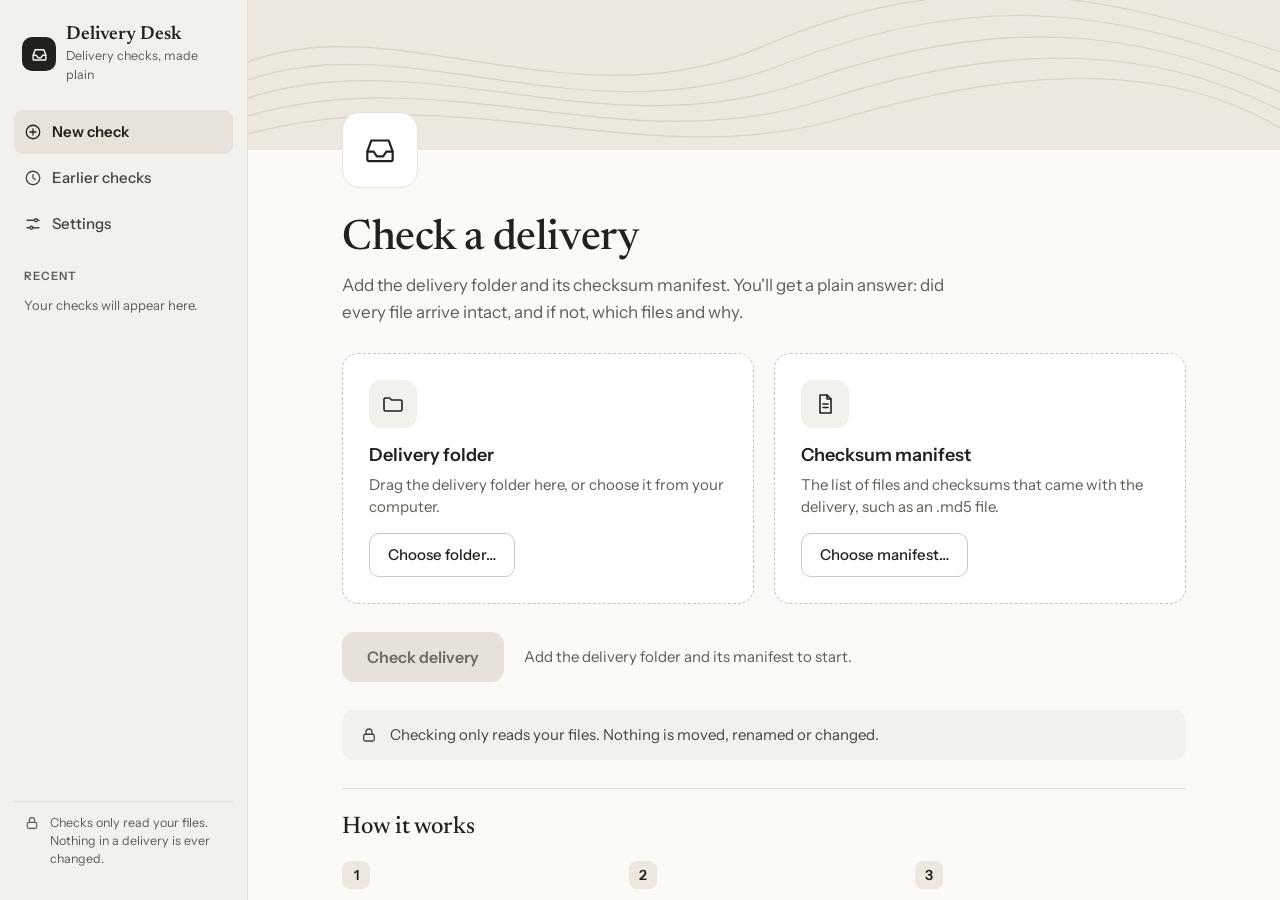
==== clearsum/web/index.html @ 27e1759b "Rename the code package to clearsum (mechanical; behaviour unchanged, 110 tests pass) Co-Authored-By" ====
<!doctype html>
<html lang="en">
<head>
<meta charset="utf-8">
<!-- Only the app's own files may run or style this page: a file name that looks like code is never obeyed. -->
<meta http-equiv="Content-Security-Policy" content="default-src 'self'; script-src 'self'; style-src 'self'; font-src 'self'; img-src 'self'; connect-src 'self'; object-src 'none'; base-uri 'none'; form-action 'none'">
<title>Delivery Desk</title>
<link rel="stylesheet" href="app.css">
<script src="app.js" defer></script>
</head>
<body>
<div class="shell">

<nav class="sidebar" aria-label="Main">
  <div class="brand">
    <div class="brand-mark">
      <svg aria-hidden="true" width="19" height="19" viewBox="0 0 24 24" fill="none" stroke="currentColor" stroke-width="1.8" stroke-linecap="round" stroke-linejoin="round"><path d="M4 13h4l2 3h4l2-3h4"></path><path d="M4 13 6.5 6h11L20 13v5a1 1 0 0 1-1 1H5a1 1 0 0 1-1-1z"></path></svg>
    </div>
    <div class="brand-text">
      <span class="brand-name">Delivery Desk</span>
      <span class="brand-tag">Delivery checks, made plain</span>
    </div>
  </div>

  <div class="nav-links">
    <button type="button" class="nav-link" data-screen="start" aria-current="page">
      <svg aria-hidden="true" width="18" height="18" viewBox="0 0 24 24" fill="none" stroke="currentColor" stroke-width="1.7" stroke-linecap="round" stroke-linejoin="round"><circle cx="12" cy="12" r="9"></circle><path d="M12 8v8M8 12h8"></path></svg>
      New check
    </button>
    <button type="button" class="nav-link" data-screen="earlier">
      <svg aria-hidden="true" width="18" height="18" viewBox="0 0 24 24" fill="none" stroke="currentColor" stroke-width="1.7" stroke-linecap="round" stroke-linejoin="round"><circle cx="12" cy="12" r="9"></circle><path d="M12 7.5V12l3 2"></path></svg>
      Earlier checks
    </button>
    <button type="button" class="nav-link" data-screen="settings">
      <svg aria-hidden="true" width="18" height="18" viewBox="0 0 24 24" fill="none" stroke="currentColor" stroke-width="1.7" stroke-linecap="round" stroke-linejoin="round"><path d="M4 7h10M18 7h2M4 17h4M12 17h8"></path><circle cx="16" cy="7" r="2"></circle><circle cx="10" cy="17" r="2"></circle></svg>
      Settings
    </button>
  </div>

  <div class="recent">
    <span class="eyebrow">Recent</span>
    <div class="recent-list" id="recentList"></div>
    <p class="recent-empty" id="recentEmpty">Your checks will appear here.</p>
  </div>

  <div class="sidebar-foot">
    <svg aria-hidden="true" width="16" height="16" viewBox="0 0 24 24" fill="none" stroke="currentColor" stroke-width="1.7" stroke-linecap="round" stroke-linejoin="round"><rect x="5" y="11" width="14" height="9" rx="2"></rect><path d="M8 11V8a4 4 0 0 1 8 0v3"></path></svg>
    <span>Checks only read your files. Nothing in a delivery is ever changed.</span>
  </div>
</nav>

<main class="main">

  <!-- 1 · Start -->
  <section class="screen" id="screen-start" aria-labelledby="start-title">
    <div class="banner" aria-hidden="true">
      <svg width="100%" height="150" viewBox="0 0 1040 150" preserveAspectRatio="none" fill="none" stroke="#D8D1C4" stroke-width="1.2">
        <path vector-effect="non-scaling-stroke" d="M0 62 C 150 6, 330 128, 520 46 S 860 -8, 1040 52"></path>
        <path vector-effect="non-scaling-stroke" d="M0 80 C 160 24, 340 142, 540 64 S 880 12, 1040 72"></path>
        <path vector-effect="non-scaling-stroke" d="M0 98 C 180 40, 360 152, 560 82 S 900 30, 1040 92"></path>
        <path vector-effect="non-scaling-stroke" d="M0 116 C 200 58, 380 164, 580 100 S 920 50, 1040 110"></path>
        <path vector-effect="non-scaling-stroke" d="M0 134 C 220 76, 400 176, 600 118 S 940 68, 1040 128"></path>
      </svg>
    </div>
    <div class="page page-start">
      <div class="hero-mark">
        <svg aria-hidden="true" width="38" height="38" viewBox="0 0 24 24" fill="none" stroke="currentColor" stroke-width="1.4" stroke-linecap="round" stroke-linejoin="round"><path d="M4 13h4l2 3h4l2-3h4"></path><path d="M4 13 6.5 6h11L20 13v5a1 1 0 0 1-1 1H5a1 1 0 0 1-1-1z"></path></svg>
      </div>
      <header class="page-head">
        <h1 id="start-title">Check a delivery</h1>
        <p class="lead">Add the delivery folder and its checksum manifest. You'll get a plain answer: did every file arrive intact, and if not, which files and why.</p>
      </header>

      <div class="cards">
        <div class="card drop" id="folderCard">
          <div class="card-empty" id="folderEmpty">
            <div class="tile">
              <svg aria-hidden="true" width="24" height="24" viewBox="0 0 24 24" fill="none" stroke="currentColor" stroke-width="1.6" stroke-linecap="round" stroke-linejoin="round"><path d="M3 7.5A1.5 1.5 0 0 1 4.5 6h4l2 2h9A1.5 1.5 0 0 1 21 9.5v8a1.5 1.5 0 0 1-1.5 1.5h-15A1.5 1.5 0 0 1 3 17.5z"></path></svg>
            </div>
            <div class="card-text">
              <h2>Delivery folder</h2>
              <p>Drag the delivery folder here, or choose it from your computer.</p>
            </div>
            <button type="button" class="button" id="chooseFolder">Choose folder…</button>
          </div>
          <div class="card-chosen" id="folderChosen" hidden>
            <div class="card-top">
              <div class="tile tile-ok">
                <svg aria-hidden="true" width="24" height="24" viewBox="0 0 24 24" fill="none" stroke="currentColor" stroke-width="1.6" stroke-linecap="round" stroke-linejoin="round"><path d="M3 7.5A1.5 1.5 0 0 1 4.5 6h4l2 2h9A1.5 1.5 0 0 1 21 9.5v8a1.5 1.5 0 0 1-1.5 1.5h-15A1.5 1.5 0 0 1 3 17.5z"></path></svg>
              </div>
              <span class="pill pill-ok">Added</span>
            </div>
            <div class="card-facts">
              <span class="eyebrow">Delivery folder</span>
              <span class="mono big" id="folderName"></span>
              <span class="mono small muted" id="folderPath"></span>
              <span class="fact" id="folderFiles"></span>
            </div>
            <button type="button" class="link-button" id="changeFolder">Choose a different folder</button>
          </div>
          <p class="card-error" id="folderError" role="alert"></p>
        </div>

        <div class="card drop" id="manifestCard">
          <div class="card-empty" id="manifestEmpty">
            <div class="tile">
              <svg aria-hidden="true" width="24" height="24" viewBox="0 0 24 24" fill="none" stroke="currentColor" stroke-width="1.6" stroke-linecap="round" stroke-linejoin="round"><path d="M7 3h7l4 4v14H7z"></path><path d="M14 3v4h4"></path><path d="M10 12h5M10 15.5h5"></path></svg>
            </div>
            <div class="card-text">
              <h2>Checksum manifest</h2>
              <p>The list of files and checksums that came with the delivery, such as an .md5 file.</p>
            </div>
            <button type="button" class="button" id="chooseManifest">Choose manifest…</button>
          </div>
          <div class="card-chosen" id="manifestChosen" hidden>
            <div class="card-top">
              <div class="tile tile-ok">
                <svg aria-hidden="true" width="24" height="24" viewBox="0 0 24 24" fill="none" stroke="currentColor" stroke-width="1.6" stroke-linecap="round" stroke-linejoin="round"><path d="M7 3h7l4 4v14H7z"></path><path d="M14 3v4h4"></path><path d="M10 12h5M10 15.5h5"></path></svg>
              </div>
              <span class="pill pill-ok">Added</span>
            </div>
            <div class="card-facts">
              <span class="eyebrow">Checksum manifest</span>
              <span class="mono big" id="manifestName"></span>
              <span class="mono small muted" id="manifestPath"></span>
              <span class="fact" id="manifestEntries"></span>
            </div>
            <button type="button" class="link-button" id="changeManifest">Choose a different manifest</button>
          </div>
          <p class="card-error" id="manifestError" role="alert"></p>
        </div>
      </div>

      <div class="go-row">
        <button type="button" class="button primary" id="checkButton" disabled>Check delivery</button>
        <p class="muted" id="readyHint">Add the delivery folder and its manifest to start.</p>
      </div>

      <div class="reassure">
        <svg aria-hidden="true" width="18" height="18" viewBox="0 0 24 24" fill="none" stroke="currentColor" stroke-width="1.7" stroke-linecap="round" stroke-linejoin="round"><rect x="5" y="11" width="14" height="9" rx="2"></rect><path d="M8 11V8a4 4 0 0 1 8 0v3"></path></svg>
        <span>Checking only reads your files. Nothing is moved, renamed or changed.</span>
      </div>

      <section class="how" aria-labelledby="how-title">
        <h2 id="how-title" class="serif">How it works</h2>
        <div class="steps">
          <div class="step"><span class="step-num">1</span><h3>Check</h3><p>Every file is compared with its line in the manifest.</p></div>
          <div class="step"><span class="step-num">2</span><h3>Read the result</h3><p>Problems are explained in plain words, with the files they affect.</p></div>
          <div class="step"><span class="step-num">3</span><h3>Write it up</h3><p>Answer five short questions and get an email for your manager.</p></div>
        </div>
      </section>
    </div>
  </section>

  <!-- 2 · Checking -->
  <section class="screen" id="screen-checking" aria-labelledby="checking-title" hidden>
    <div class="page page-narrow">
      <header class="page-head">
        <span class="eyebrow" id="checkStage">Checking · you can keep working</span>
        <h1 id="checking-title">Checking <span class="mono h1-mono" id="checkName"></span></h1>
        <p class="lead">Against <span class="mono" id="checkManifest"></span>.</p>
      </header>
      <section class="progress-card" aria-label="Progress">
        <div class="progress-top">
          <span class="big-number" id="checkPct">0%</span>
          <span class="progress-counts" id="checkCounts">Getting ready…</span>
        </div>
        <div class="bar" role="progressbar" aria-label="Files checked" aria-valuemin="0" aria-valuemax="100" aria-valuenow="0" id="checkBarBox"><div class="bar-fill" id="checkBar"></div></div>
        <div class="now-reading">
          <span class="small muted" id="nowLabel">Reading now</span>
          <span class="mono" id="nowFile">…</span>
        </div>
      </section>
      <ol class="stages">
        <li class="stage" id="stage-preparing"><span class="stage-mark">1</span><span class="stage-text"><span class="stage-title">Reading the manifest and the folder</span><span class="stage-detail">Which files should be there, and which are.</span></span></li>
        <li class="stage" id="stage-hashing"><span class="stage-mark">2</span><span class="stage-text"><span class="stage-title">Reading files and working out checksums</span><span class="stage-detail">Each file is read once, start to finish.</span></span></li>
        <li class="stage" id="stage-comparing"><span class="stage-mark">3</span><span class="stage-text"><span class="stage-title">Comparing and looking for likely causes</span><span class="stage-detail">Related findings are grouped so you can see what probably happened.</span></span></li>
      </ol>
      <div class="go-row">
        <button type="button" class="button" id="stopButton">Stop checking</button>
        <span class="muted">Stopping is safe. Nothing has been changed.</span>
      </div>
    </div>
  </section>

  <!-- 3 · All clear -->
  <section class="screen" id="screen-allclear" aria-labelledby="allclear-title" hidden>
    <div class="page">
      <header class="result-head">
        <div class="result-icon result-icon-ok">
          <svg aria-hidden="true" width="32" height="32" viewBox="0 0 24 24" fill="none" stroke="currentColor" stroke-width="2" stroke-linecap="round" stroke-linejoin="round"><path d="m5 12.5 4.5 4.5L19 7.5"></path></svg>
        </div>
        <span class="pill pill-ok">CLEAN</span>
        <h1 id="allclear-title"></h1>
        <p class="lead">Every file listed in <span class="mono" id="acManifests"></span> is here, and each one matches its checksum. Nothing extra turned up. There's nothing to write up.</p>
      </header>
      <dl class="facts">
        <div><dt>Delivery</dt><dd class="mono small" id="acTree"></dd></div>
        <div><dt>Manifest</dt><dd class="mono small" id="acManifest"></dd></div>
        <div><dt>Checked</dt><dd id="acWhen"></dd></div>
      </dl>
      <p class="alert-line" id="acAlert" hidden></p>
      <div class="go-row">
        <button type="button" class="button primary" data-again>Check another delivery</button>
        <button type="button" class="button" data-show-folder>
          <svg aria-hidden="true" width="17" height="17" viewBox="0 0 24 24" fill="none" stroke="currentColor" stroke-width="1.8" stroke-linecap="round" stroke-linejoin="round"><path d="M3 7.5A1.5 1.5 0 0 1 4.5 6h4l2 2h9A1.5 1.5 0 0 1 21 9.5v8a1.5 1.5 0 0 1-1.5 1.5h-15A1.5 1.5 0 0 1 3 17.5z"></path></svg>
          Show report in folder
        </button>
      </div>
      <section class="block-top">
        <h2 class="serif">What was checked</h2>
        <ul class="checked-list" id="acChecked"></ul>
      </section>
    </div>
  </section>

  <!-- 4 · Problems found (and passed with warnings) -->
  <section class="screen" id="screen-results" aria-labelledby="results-title" hidden>
    <div class="page page-wide">
      <header class="result-head">
        <span class="pill" id="rsPill"></span>
        <h1 id="results-title"></h1>
        <p class="lead" id="rsSubline"></p>
        <p class="lead">Checked <span class="mono" id="rsTree"></span> against <span class="mono" id="rsManifests"></span> on <span id="rsWhen"></span>.</p>
      </header>
      <p class="alert-line" id="rsAlert" hidden></p>
      <div class="go-row">
        <button type="button" class="button" data-show-folder>
          <svg aria-hidden="true" width="17" height="17" viewBox="0 0 24 24" fill="none" stroke="currentColor" stroke-width="1.8" stroke-linecap="round" stroke-linejoin="round"><path d="M3 7.5A1.5 1.5 0 0 1 4.5 6h4l2 2h9A1.5 1.5 0 0 1 21 9.5v8a1.5 1.5 0 0 1-1.5 1.5h-15A1.5 1.5 0 0 1 3 17.5z"></path></svg>
          Show report in folder
        </button>
        <button type="button" class="button primary" id="startNote" hidden>Start incident note</button>
        <button type="button" class="link-button" data-again>Check another delivery</button>
      </div>
      <div class="count-cards">
        <div class="count-card count-error"><span class="count-label">Errors</span><span class="count-number" id="rsErrors">0</span><span class="count-hint">Need looking at</span></div>
        <div class="count-card count-warning"><span class="count-label">Warnings</span><span class="count-number" id="rsWarnings">0</span><span class="count-hint">Worth a look</span></div>
        <div class="count-card count-info"><span class="count-label">Info</span><span class="count-number" id="rsInfo">0</span><span class="count-hint">For your information</span></div>
      </div>
      <section class="block-top" id="rsCausesBlock">
        <h2 class="serif">What probably happened</h2>
        <p class="muted">Likely explanations worked out from the findings. They're hints, not verdicts, so check them before you act.</p>
        <div class="causes" id="rsCauses"></div>
      </section>
      <section class="block-top">
        <div class="table-head">
          <h2 class="serif">All findings</h2>
          <div class="chips" role="group" aria-label="Show findings">
            <button type="button" class="chip" data-filter="ALL" aria-pressed="true"></button>
            <button type="button" class="chip" data-filter="ERROR" aria-pressed="false"></button>
            <button type="button" class="chip" data-filter="WARNING" aria-pressed="false"></button>
            <button type="button" class="chip" data-filter="INFO" aria-pressed="false"></button>
          </div>
        </div>
        <div class="table-box">
          <table class="findings">
            <thead><tr><th scope="col">Severity</th><th scope="col">What we found</th><th scope="col">File</th><th scope="col">Code</th></tr></thead>
            <tbody id="rsRows"></tbody>
          </table>
          <p class="table-empty" id="rsEmpty" hidden>Nothing in this group.</p>
        </div>
        <p class="small muted" id="rsCap"></p>
        <p class="small muted">File names are shown exactly as found on disk.</p>
      </section>
      <details class="details" id="rsDetails">
        <summary>Show what the tools said</summary>
        <pre class="tool-output" id="rsOutput"></pre>
      </details>
    </div>
  </section>

  <!-- 5 · Incident note -->
  <section class="screen" id="screen-note" aria-labelledby="note-title" hidden>
    <div class="page page-wide">
      <button type="button" class="link-button back-link" id="noteBack">← Back to the results</button>
      <header class="page-head">
        <h1 id="note-title">Incident note</h1>
        <p class="lead">Answer five short questions. Your answers go into the email for your manager word for word. Nothing rewrites them.</p>
      </header>
      <div class="two-col">
        <div class="col-main">
          <section class="panel">
            <div class="panel-head"><h2 class="panel-title">From the check</h2><span class="help">Filled in for you. You can reword them.</span></div>
            <div class="field">
              <label for="fc-which">Which delivery</label>
              <textarea id="fc-which" rows="2" data-section="Which delivery"></textarea>
            </div>
            <div class="field">
              <label for="fc-problem">The problem</label>
              <textarea id="fc-problem" rows="4" class="mono-text" data-section="The problem"></textarea>
            </div>
          </section>
          <section class="question-card" aria-live="polite">
            <span class="eyebrow" id="qStep">Question 1 of 5</span>
            <h2 class="serif q-title"><label for="qText" id="qTitle"></label></h2>
            <p class="help" id="qHelp"></p>
            <textarea id="qText" rows="5"></textarea>
            <input type="text" id="qLine" aria-labelledby="qTitle" hidden>
            <p class="subject-preview" id="qSubject" hidden><span class="small muted">The subject line will read</span><span id="qSubjectText"></span></p>
            <p class="field-error" id="qError" role="alert"></p>
            <p class="small muted">Each answer is saved to the incident note as you go.</p>
            <div class="go-row">
              <button type="button" class="button" id="qPrev">Back</button>
              <button type="button" class="button primary" id="qNext">Next question</button>
              <button type="button" class="button primary" id="makeEmail" hidden>Make the email</button>
            </div>
            <p class="still-empty" id="stillEmpty"></p>
          </section>
        </div>
        <aside class="col-side">
          <section class="panel">
            <h2 class="panel-title">Your five answers</h2>
            <ol class="answer-list" id="answerList"></ol>
          </section>
          <section class="panel panel-quiet">
            <h2 class="panel-title">For you only</h2>
            <p class="help">To help you investigate. None of this is put in the email.</p>
            <span class="eyebrow">Likely cause, not a verdict</span>
            <pre class="tool-output" id="privCauses"></pre>
            <span class="eyebrow">ai-triage summary</span>
            <pre class="tool-output" id="privTriage"></pre>
          </section>
        </aside>
      </div>
    </div>
  </section>

  <!-- 6 · Email ready -->
  <section class="screen" id="screen-email" aria-labelledby="email-title" hidden>
    <div class="page page-wide">
      <header class="page-head">
        <h1 id="email-title">Your email is ready</h1>
        <p class="lead">Copy it into a new email to your manager, then add your own greeting and sign-off.</p>
      </header>
      <div class="two-col">
        <div class="col-main">
          <div class="go-row">
            <button type="button" class="button primary" id="copyEmail">Copy email</button>
            <button type="button" class="button" id="openEmail">Open in mail app</button>
          </div>
          <article class="email-preview" aria-label="Email preview">
            <div class="email-subject"><span class="small muted">Subject</span><span id="emSubject"></span></div>
            <div class="email-body" id="emBody"></div>
          </article>
          <div class="go-row">
            <button type="button" class="link-button" id="editAnswers">Edit my answers</button>
            <button type="button" class="link-button" id="emAgain">Check another delivery</button>
          </div>
        </div>
        <aside class="col-side">
          <section class="panel">
            <h2 class="panel-title">What's in it</h2>
            <ul class="plain-list">
              <li><span class="pill pill-ok">✓</span><span>The problem and which delivery, from the check.</span></li>
              <li><span class="pill pill-ok">✓</span><span>Your answers, copied word for word. No AI touches them.</span></li>
              <li><span class="pill">✕</span><span>Left out: the likely causes and the ai-triage summary. They stay in your note.</span></li>
            </ul>
          </section>
          <section class="panel panel-quiet">
            <h2 class="panel-title">You send it, not the app</h2>
            <p class="help">Delivery Desk never sends anything for you. It only writes the email down.</p>
          </section>
          <section class="panel">
            <h2 class="panel-title">Also saved as a file</h2>
            <span class="mono small" id="emFile"></span>
            <p class="help">Making it again never overwrites this one. The next is saved with a number added.</p>
            <button type="button" class="link-button" data-show-folder>Show in folder</button>
          </section>
        </aside>
      </div>
    </div>
  </section>

  <!-- The check couldn't run (not in the prototype; same Paper style) -->
  <section class="screen" id="screen-notchecked" aria-labelledby="notchecked-title" hidden>
    <div class="page page-narrow">
      <header class="result-head">
        <div class="result-icon result-icon-warn">
          <svg aria-hidden="true" width="30" height="30" viewBox="0 0 24 24" fill="none" stroke="currentColor" stroke-width="2" stroke-linecap="round" stroke-linejoin="round"><path d="M12 8v5M12 16.5v.5"></path><circle cx="12" cy="12" r="9"></circle></svg>
        </div>
        <span class="pill pill-warn">NOT CHECKED</span>
        <h1 id="notchecked-title">The check couldn't run</h1>
        <p class="lead" id="ncReason"></p>
      </header>
      <div class="reassure">
        <svg aria-hidden="true" width="18" height="18" viewBox="0 0 24 24" fill="none" stroke="currentColor" stroke-width="1.7" stroke-linecap="round" stroke-linejoin="round"><rect x="5" y="11" width="14" height="9" rx="2"></rect><path d="M8 11V8a4 4 0 0 1 8 0v3"></path></svg>
        <span>Nothing was verified, and nothing in the delivery was changed.</span>
      </div>
      <section class="block-top" id="ncSaidBlock">
        <h2 class="serif">What the tools said</h2>
        <pre class="tool-output" id="ncOutput"></pre>
      </section>
      <div class="go-row">
        <button type="button" class="button primary" id="ncBack">Back to the check</button>
        <button type="button" class="link-button" id="ncSettings">Open Settings</button>
      </div>
    </div>
  </section>

  <!-- 8 · Earlier checks (built in module 5) -->
  <section class="screen" id="screen-earlier" aria-labelledby="earlier-title" hidden>
    <div class="page page-wide">
      <header class="settings-head">
        <div class="page-head">
          <h1 id="earlier-title">Earlier checks</h1>
          <p class="lead">Every check kept in <span class="mono small" id="ecFolder"></span>, newest first.</p>
        </div>
        <button type="button" class="button primary" data-new-check>New check</button>
      </header>
      <input type="search" class="search" id="ecSearch" placeholder="Search by delivery or manifest" aria-label="Search earlier checks" spellcheck="false">
      <div class="table-box">
        <table class="findings checks-table">
          <thead><tr><th scope="col">Checked</th><th scope="col">Delivery</th><th scope="col">Manifest</th><th scope="col">Result</th><th scope="col">Incident note</th></tr></thead>
          <tbody id="ecRows"></tbody>
        </table>
        <p class="table-empty" id="ecEmpty" hidden></p>
      </div>
      <p class="small muted" id="ecCount"></p>
    </div>
  </section>

  <!-- 7 · Settings -->
  <section class="screen" id="screen-settings" aria-labelledby="settings-title" hidden>
    <div class="page page-settings">
      <header class="settings-head">
        <div class="page-head">
          <h1 id="settings-title">Settings</h1>
          <p class="lead" id="modeHint">Which tools Delivery Desk works with.</p>
        </div>
        <div class="segmented" role="group" aria-label="Settings detail">
          <button type="button" id="modeStandard" aria-pressed="true">Standard</button>
          <button type="button" id="modeAdvanced" aria-pressed="false">Advanced</button>
        </div>
      </header>
      <p class="banner-warning" id="settingsWarning" role="alert" hidden></p>

      <div id="standardView">
        <section class="block">
          <h2 class="serif">Connected tools</h2>
          <div class="rows">
            <div class="row">
              <div class="row-text"><span class="row-title">Checking</span><span class="row-desc">Built in. Compares every file with its manifest and explains what it finds. Always available.</span></div>
              <span class="pill pill-ok">Ready</span>
            </div>
            <div class="row">
              <div class="row-text"><span class="row-title">Alerts and log <span class="muted normal">(optional)</span></span><span class="row-desc">When set up, delivery-ops-hub sends one alert for each delivery with problems, and logs every check. Without it, checks still run and every report is still saved.</span></div>
              <span class="pill" id="alertsStatus"></span>
            </div>
            <div class="row">
              <div class="row-text"><span class="row-title">AI summary <span class="muted normal">(optional)</span></span><span class="row-desc">ai-triage writes a checked summary for your note. Without it, the summary is written by code instead. Everything else works the same.</span></div>
              <span class="pill" id="aiStatus"></span>
            </div>
          </div>
          <p class="muted">Reports are saved in <span class="mono small" id="reportsInUse"></span><span id="reportsInUseWhy"></span></p>
          <p class="muted">Set up or change the optional tools under Advanced.</p>
        </section>
      </div>

      <div id="advancedView" hidden>
        <section class="block">
          <h2 class="serif">Reports</h2>
          <div class="panel">
            <div class="field" data-field="reports_dir">
              <label for="f-reports_dir">Reports folder</label>
              <div class="field-row"><input type="text" id="f-reports_dir" spellcheck="false"><button type="button" class="button small-button" data-browse="reports_dir" data-kind="folder">Browse…</button></div>
              <span class="help">Every check's report, working note and email are kept here. While alerts are set up, the reports folder in delivery-ops-hub's settings is used instead.</span>
              <span class="field-error" id="e-reports_dir"></span>
            </div>
          </div>
        </section>

        <section class="block">
          <h2 class="serif">Alerts and log <span class="aside">(optional)</span></h2>
          <div class="panel">
            <div class="field" data-field="ops_hub_path">
              <label for="f-ops_hub_path">delivery-ops-hub folder</label>
              <div class="field-row"><input type="text" id="f-ops_hub_path" spellcheck="false" placeholder="C:/path/to/delivery-ops-hub"><button type="button" class="button small-button" data-browse="ops_hub_path" data-kind="folder">Browse…</button></div>
              <span class="field-error" id="e-ops_hub_path"></span>
            </div>
            <div class="field" data-field="ops_hub_config">
              <label for="f-ops_hub_config">delivery-ops-hub settings file</label>
              <div class="field-row"><input type="text" id="f-ops_hub_config" spellcheck="false" placeholder="C:/path/to/delivery-ops-hub/ops-hub.toml"><button type="button" class="button small-button" data-browse="ops_hub_config" data-kind="file">Browse…</button></div>
              <span class="help">Its reports folder and alert settings are reused as they are.</span>
              <span class="field-error" id="e-ops_hub_config"></span>
            </div>
            <div class="field" data-secret="webhook_secret">
              <span class="label">Webhook secret</span>
              <div class="secret-saved" id="webhook_secret-saved" hidden>
                <span class="pill pill-ok">Saved in Windows Credential Manager</span>
                <button type="button" class="button small-button" data-replace="webhook_secret">Replace</button>
                <button type="button" class="link-button danger" data-remove="webhook_secret">Remove</button>
              </div>
              <div class="secret-edit" id="webhook_secret-edit">
                <span class="help">Paste the same secret that's stored in n8n's Header Auth credential.</span>
                <div class="field-row"><input type="password" id="s-webhook_secret" autocomplete="off" placeholder="Paste the webhook secret" aria-label="Webhook secret"><button type="button" class="button small-button" data-save-secret="webhook_secret">Save secret</button></div>
              </div>
              <span class="field-error" id="e-webhook_secret"></span>
            </div>
          </div>
        </section>

        <section class="block">
          <h2 class="serif">AI summary <span class="aside">(optional)</span></h2>
          <div class="panel">
            <div class="field" data-field="ai_triage_path">
              <label for="f-ai_triage_path">ai-triage folder</label>
              <div class="field-row"><input type="text" id="f-ai_triage_path" spellcheck="false" placeholder="C:/path/to/ai-triage"><button type="button" class="button small-button" data-browse="ai_triage_path" data-kind="folder">Browse…</button></div>
              <span class="field-error" id="e-ai_triage_path"></span>
            </div>
            <div class="field" data-field="ai_triage_python">
              <label for="f-ai_triage_python">ai-triage Python</label>
              <div class="field-row"><input type="text" id="f-ai_triage_python" spellcheck="false" placeholder="C:/path/to/ai-triage/.venv/Scripts/python.exe"><button type="button" class="button small-button" data-browse="ai_triage_python" data-kind="file">Browse…</button></div>
              <span class="field-error" id="e-ai_triage_python"></span>
            </div>
            <div class="field" data-secret="ai_key">
              <span class="label">AI key</span>
              <div class="secret-saved" id="ai_key-saved" hidden>
                <span class="pill pill-ok">Saved in Windows Credential Manager</span>
                <button type="button" class="button small-button" data-replace="ai_key">Replace</button>
                <button type="button" class="link-button danger" data-remove="ai_key">Remove</button>
              </div>
              <div class="secret-edit" id="ai_key-edit">
                <span class="help">Used only to write the AI summary. Without it, the summary is written by code.</span>
                <div class="field-row"><input type="password" id="s-ai_key" autocomplete="off" placeholder="Paste your Anthropic API key" aria-label="AI key"><button type="button" class="button small-button" data-save-secret="ai_key">Save key</button></div>
              </div>
              <span class="field-error" id="e-ai_key"></span>
            </div>
          </div>
        </section>

        <div class="reassure">
          <svg aria-hidden="true" width="18" height="18" viewBox="0 0 24 24" fill="none" stroke="currentColor" stroke-width="1.7" stroke-linecap="round" stroke-linejoin="round"><rect x="5" y="11" width="14" height="9" rx="2"></rect><path d="M8 11V8a4 4 0 0 1 8 0v3"></path></svg>
          <span><strong>Secrets stay in Windows Credential Manager,</strong> the password store built into Windows. Delivery Desk never writes them into its settings, reports, notes or emails, and never shows a saved secret again.</span>
        </div>

        <div class="go-row">
          <button type="button" class="button primary" id="saveSettings">Save settings</button>
          <span class="saved-note" id="savedNote" role="status"></span>
        </div>
      </div>
    </div>
  </section>
</main>
</div>

<div class="toast" id="toast" role="status" aria-live="polite" hidden></div>
</body>
</html>
---- clearsum/web/app.css ----
/* Delivery Desk: "Paper". Calm and light, after Georgi's prototype. One look, no dark mode. */

/* Fonts are bundled (SIL Open Font License 1.1; licences beside them in fonts/), so the app never needs the internet. */
@font-face { font-family: "Newsreader"; src: url("fonts/Newsreader-Variable.ttf") format("truetype"); font-weight: 200 800; font-display: swap; }
@font-face { font-family: "Instrument Sans"; src: url("fonts/InstrumentSans-Variable.ttf") format("truetype"); font-weight: 400 700; font-display: swap; }
@font-face { font-family: "IBM Plex Mono"; src: url("fonts/IBMPlexMono-Regular.ttf") format("truetype"); font-weight: 400; font-display: swap; }
@font-face { font-family: "IBM Plex Mono"; src: url("fonts/IBMPlexMono-Medium.ttf") format("truetype"); font-weight: 500; font-display: swap; }

:root {
  --paper: #FBFAF7;
  --sidebar: #F3F1EC;
  --line: #E6E2DA;
  --line-soft: #EEEBE5;
  --line-strong: #CFC9BD;
  --ink: #22211D;
  --ink-2: #45423B;
  --muted: #5F5C54;
  --wash: #ECE8E0;
  --selected: #E7E3DB;
  --white: #FFFFFF;
  --accent: #2B5FD9;
  --accent-dark: #1E46A8;
  --accent-wash: #EEF3FD;
  --ok: #22663F;
  --ok-wash: #E5F2E9;
  --ok-line: #B9D7C4;
  --warn: #8A5A12;
  --warn-wash: #FBF1DC;
  --bad: #A3401F;
  --bad-wash: #FBE9E2;
  --serif: "Newsreader", Georgia, "Times New Roman", serif;
  --sans: "Instrument Sans", "Segoe UI", system-ui, sans-serif;
  --mono: "IBM Plex Mono", Consolas, "Courier New", monospace;
}

* { box-sizing: border-box; }
html, body { margin: 0; height: 100%; }
body { background: var(--paper); color: var(--ink); font-family: var(--sans); font-size: 16px; line-height: 1.5; }
button { font: inherit; cursor: pointer; }
input { font: inherit; }
:focus-visible { outline: 2px solid var(--accent); outline-offset: 2px; }
[hidden] { display: none !important; }

.shell { min-height: 100%; display: flex; }
.main { flex: 1; min-width: 0; overflow-y: auto; height: 100vh; }

/* --- Sidebar ------------------------------------------------------------------------------------ */
.sidebar { width: 248px; flex: none; padding: 20px 14px; background: var(--sidebar); border-right: 1px solid var(--line);
  display: flex; flex-direction: column; gap: 22px; height: 100vh; position: sticky; top: 0; }
.brand { display: flex; align-items: center; gap: 10px; padding: 4px 8px; }
.brand-mark { width: 34px; height: 34px; border-radius: 10px; background: var(--ink); color: var(--paper);
  display: flex; align-items: center; justify-content: center; flex: none; }
.brand-text { display: flex; flex-direction: column; gap: 1px; }
.brand-name { font-family: var(--serif); font-size: 19px; font-weight: 600; line-height: 1.15; }
.brand-tag { font-size: 12.5px; color: var(--muted); }
.nav-links { display: flex; flex-direction: column; gap: 2px; }
.nav-link { display: flex; align-items: center; gap: 10px; min-height: 44px; padding: 0 10px; border-radius: 9px;
  border: none; background: none; color: var(--ink-2); font-size: 15px; font-weight: 500; text-align: left; }
.nav-link:hover { background: var(--wash); }
.nav-link[aria-current="page"] { background: var(--selected); color: var(--ink); font-weight: 600; }
.recent { display: flex; flex-direction: column; gap: 2px; }
.recent .eyebrow { padding: 0 10px 6px; }
.recent-empty { margin: 0; padding: 0 10px; font-size: 13px; color: var(--muted); }
.sidebar-foot { margin-top: auto; display: flex; gap: 10px; align-items: flex-start; padding: 12px 10px;
  border-top: 1px solid #E0DCD3; font-size: 12.5px; line-height: 1.45; color: var(--muted); }
.sidebar-foot svg { flex: none; margin-top: 1px; }

/* --- Shared ------------------------------------------------------------------------------------- */
.page { width: 100%; max-width: 940px; margin: 0 auto; padding: 48px 48px 64px; display: flex; flex-direction: column; gap: 28px; }
.page-head { display: flex; flex-direction: column; gap: 10px; }
h1 { margin: 0; font-family: var(--serif); font-size: 42px; font-weight: 500; line-height: 1.1; letter-spacing: -0.01em; }
h2, h3 { margin: 0; }
.serif { font-family: var(--serif); font-weight: 500; font-size: 24px; }
.lead { margin: 0; max-width: 640px; font-size: 17px; line-height: 1.55; color: var(--muted); }
.muted { color: var(--muted); }
.normal { font-weight: 400; }
.mono { font-family: var(--mono); overflow-wrap: anywhere; }
.big { font-size: 18px; font-weight: 500; }
.small { font-size: 13px; }
.eyebrow { font-size: 11.5px; font-weight: 600; letter-spacing: 0.08em; text-transform: uppercase; color: var(--muted); }
.pill { display: inline-flex; align-items: center; gap: 6px; padding: 5px 11px; border-radius: 999px;
  background: var(--wash); color: var(--ink-2); font-size: 13px; font-weight: 600; white-space: nowrap; }
.pill-ok { background: var(--ok-wash); color: var(--ok); }
.pill-warn { background: var(--warn-wash); color: var(--warn); }

.button { display: inline-flex; align-items: center; justify-content: center; gap: 8px; min-height: 44px; padding: 0 18px;
  border-radius: 10px; background: var(--white); border: 1px solid var(--line-strong); color: var(--ink); font-size: 15px; font-weight: 500; }
.button:hover { background: #F7F5F0; }
.button.primary { min-height: 50px; padding: 0 24px; border-radius: 12px; background: var(--ink); border-color: var(--ink);
  color: var(--white); font-size: 16px; font-weight: 600; }
.button.primary:hover { background: #3A3832; }
.button.primary:disabled { background: var(--line); border-color: var(--line); color: #6E6A61; cursor: not-allowed; }
.small-button { min-height: 44px; padding: 0 14px; font-size: 14.5px; flex: none; }
.link-button { min-height: 44px; padding: 0 4px; background: none; border: none; color: var(--accent); font-size: 15px; font-weight: 500; }
.link-button:hover { color: var(--accent-dark); }
.link-button.danger { color: var(--bad); }

.reassure { display: flex; align-items: flex-start; gap: 12px; padding: 14px 18px; border-radius: 12px; background: var(--sidebar);
  font-size: 15px; color: var(--ink-2); }
.reassure svg { flex: none; margin-top: 2px; }
.reassure strong { color: var(--ink); }
.go-row { display: flex; flex-wrap: wrap; align-items: center; gap: 14px 20px; }
.go-row p { margin: 0; font-size: 15px; }

/* --- Start ----------------------------------------------------------------------------------------- */
.banner { height: 150px; background: var(--wash); overflow: hidden; }
.page-start { padding-top: 0; }
.hero-mark { margin-top: -38px; width: 76px; height: 76px; border-radius: 18px; background: var(--white); border: 1px solid var(--line);
  display: flex; align-items: center; justify-content: center; }
.cards { display: flex; flex-wrap: wrap; gap: 20px; }
.card { flex: 1 1 300px; min-width: 0; min-height: 244px; border: 1.5px dashed #CBC4B6; border-radius: 16px; background: var(--white);
  padding: 26px; display: flex; flex-direction: column; gap: 10px; transition: border-color 120ms, background 120ms; }
.card.is-chosen { border-style: solid; border-color: var(--ok-line); }
.card.is-dragging { border-color: var(--accent); background: var(--accent-wash); }
.card-empty, .card-chosen { display: flex; flex-direction: column; align-items: flex-start; gap: 14px; flex: 1; }
.card-text { display: flex; flex-direction: column; gap: 5px; }
.card-text h2 { font-size: 18px; font-weight: 600; }
.card-text p { margin: 0; font-size: 15px; color: var(--muted); }
.card-empty .button, .card-chosen .link-button { margin-top: auto; }
.card-top { display: flex; align-items: center; justify-content: space-between; align-self: stretch; }
.card-facts { display: flex; flex-direction: column; gap: 5px; min-width: 0; align-self: stretch; }
.fact { font-size: 14px; color: var(--ink-2); }
.tile { width: 48px; height: 48px; border-radius: 12px; background: var(--sidebar); display: flex; align-items: center; justify-content: center; }
.tile-ok { background: var(--ok-wash); color: var(--ok); }
.card-error { margin: 0; font-size: 14px; color: var(--bad); }
.card-error:empty { display: none; }
.how { display: flex; flex-direction: column; gap: 16px; padding-top: 8px; border-top: 1px solid var(--line); }
.how h2 { margin-top: 12px; }
.steps { display: flex; flex-wrap: wrap; gap: 16px; }
.step { flex: 1 1 200px; display: flex; flex-direction: column; gap: 8px; }
.step h3 { font-size: 16px; font-weight: 600; }
.step p { margin: 0; font-size: 14.5px; color: var(--muted); }
.step-num { width: 28px; height: 28px; border-radius: 8px; background: var(--wash); display: flex; align-items: center; justify-content: center;
  font-size: 14px; font-weight: 600; }

/* --- Settings ------------------------------------------------------------------------------------- */
.page-settings { max-width: 900px; gap: 30px; }
.settings-head { display: flex; flex-wrap: wrap; align-items: flex-end; justify-content: space-between; gap: 18px 24px; }
.segmented { display: flex; padding: 4px; border-radius: 12px; background: var(--wash); }
.segmented button { min-height: 40px; padding: 0 16px; border-radius: 9px; border: none; background: transparent; color: var(--muted);
  font-size: 15px; font-weight: 600; }
.segmented button[aria-pressed="true"] { background: var(--white); color: var(--ink); }
.banner-warning { margin: 0; padding: 12px 16px; border-radius: 12px; background: var(--warn-wash); color: var(--warn); font-size: 14.5px; }
.block { display: flex; flex-direction: column; gap: 14px; margin-bottom: 26px; }
.block h2.serif { font-size: 26px; }
.aside { font-family: var(--sans); font-size: 16px; color: var(--muted); }
.block > p { margin: 0; font-size: 14.5px; }
.rows { background: var(--white); border: 1px solid var(--line); border-radius: 16px; overflow: hidden; }
.row { display: flex; flex-wrap: wrap; align-items: center; justify-content: space-between; gap: 12px 20px; padding: 20px 22px;
  border-bottom: 1px solid var(--line-soft); }
.row:last-child { border-bottom: none; }
.row-text { flex: 1 1 320px; display: flex; flex-direction: column; gap: 4px; min-width: 0; }
.row-title { font-size: 16px; font-weight: 600; }
.row-desc { font-size: 14.5px; color: var(--muted); }
.panel { background: var(--white); border: 1px solid var(--line); border-radius: 16px; padding: 22px; display: flex; flex-direction: column; gap: 18px; }
.field { display: flex; flex-direction: column; gap: 6px; }
.field label, .field .label { font-size: 14.5px; font-weight: 600; }
.field-row { display: flex; gap: 8px; }
.field-row input { flex: 1; min-width: 0; min-height: 44px; padding: 0 12px; border-radius: 10px; border: 1px solid #D6D1C6;
  background: var(--paper); color: var(--ink); font-family: var(--mono); font-size: 13.5px; }
.field-row input[type="password"] { font-family: var(--sans); font-size: 14.5px; }
.field.has-error input { border-color: var(--bad); background: var(--bad-wash); }
.help { font-size: 13.5px; color: var(--muted); }
.field-error { font-size: 13.5px; color: var(--bad); }
.field-error:empty { display: none; }
.secret-saved { display: flex; flex-wrap: wrap; align-items: center; gap: 10px 14px; min-height: 44px; }
.secret-edit { display: flex; flex-direction: column; gap: 6px; }
.saved-note { font-size: 14.5px; color: var(--ok); }

.toast { position: fixed; bottom: 24px; left: 50%; transform: translateX(-50%); padding: 12px 18px; border-radius: 12px;
  background: var(--ink); color: var(--white); font-size: 14.5px; max-width: 560px; }

/* --- Checking ------------------------------------------------------------------------------------- */
.page-narrow { max-width: 760px; padding-top: 72px; }
.page-wide { max-width: 1080px; }
.h1-mono { font-size: 0.8em; font-weight: 400; }
.progress-card { background: var(--white); border: 1px solid var(--line); border-radius: 18px; padding: 28px;
  display: flex; flex-direction: column; gap: 18px; }
.progress-top { display: flex; flex-wrap: wrap; align-items: baseline; justify-content: space-between; gap: 8px 20px; }
.big-number { font-family: var(--serif); font-size: 56px; font-weight: 500; line-height: 1; }
.progress-counts { font-size: 16px; color: var(--ink-2); }
.bar { height: 10px; border-radius: 999px; background: var(--wash); overflow: hidden; }
.bar-fill { height: 10px; width: 0; border-radius: 999px; background: var(--accent); transition: width 250ms; }
.now-reading { display: flex; flex-direction: column; gap: 4px; padding: 14px 16px; border-radius: 12px; background: #F6F4F0; }
.stages { list-style: none; margin: 0; padding: 0; display: flex; flex-direction: column; gap: 14px; }
.stage { display: flex; gap: 14px; align-items: flex-start; }
.stage-mark { flex: none; width: 28px; height: 28px; border-radius: 50%; display: flex; align-items: center; justify-content: center;
  font-size: 13px; font-weight: 600; background: var(--wash); color: var(--muted); }
.stage-text { display: flex; flex-direction: column; gap: 3px; padding-top: 3px; }
.stage-title { font-size: 16px; font-weight: 600; color: var(--muted); }
.stage-detail { font-size: 14.5px; color: var(--muted); }
.stage.is-active .stage-mark { background: var(--accent); color: var(--white); }
.stage.is-active .stage-title, .stage.is-done .stage-title { color: var(--ink); }
.stage.is-done .stage-mark { background: var(--ok-wash); color: var(--ok); }

/* --- Results --------------------------------------------------------------------------------------- */
.result-head { display: flex; flex-direction: column; align-items: flex-start; gap: 14px; }
.result-head h1 { font-size: 44px; }
.result-head .lead { max-width: 700px; }
.result-head .lead:empty { display: none; }
.result-icon { width: 64px; height: 64px; border-radius: 50%; display: flex; align-items: center; justify-content: center; }
.result-icon-ok { background: var(--ok-wash); color: var(--ok); }
.result-icon-warn { background: var(--warn-wash); color: var(--warn); }
.pill-bad { background: var(--bad-wash); color: var(--bad); }
.facts { margin: 0; display: flex; flex-wrap: wrap; background: var(--white); border: 1px solid var(--line); border-radius: 16px; overflow: hidden; }
.facts > div { flex: 1 1 200px; padding: 16px 20px; border-right: 1px solid var(--line-soft); display: flex; flex-direction: column; gap: 4px; min-width: 0; }
.facts > div:last-child { border-right: none; }
.facts dt { font-size: 12.5px; color: var(--muted); }
.facts dd { margin: 0; font-size: 15px; }
.alert-line { margin: 0; padding: 12px 16px; border-radius: 12px; background: var(--sidebar); font-size: 14.5px; color: var(--ink-2); }
.alert-line.is-warn { background: var(--warn-wash); color: var(--warn); }
.block-top { display: flex; flex-direction: column; gap: 14px; padding-top: 20px; border-top: 1px solid var(--line); }
.block-top > p { margin: 0; }
.checked-list { list-style: none; margin: 0; padding: 0; display: flex; flex-wrap: wrap; gap: 10px; }
.checked-list li { flex: 1 1 360px; display: flex; align-items: center; gap: 12px; min-height: 48px; padding: 0 16px; border-radius: 12px;
  background: var(--white); border: 1px solid var(--line-soft); }
.checked-list .label { flex: 1; font-size: 15px; }
.checked-list .value { font-size: 14px; color: var(--muted); }
.count-cards { display: flex; flex-wrap: wrap; gap: 14px; }
.count-card { flex: 1 1 180px; display: flex; flex-direction: column; gap: 2px; padding: 18px 20px; border-radius: 16px; background: var(--white);
  border: 1px solid var(--line); }
.count-label { font-size: 14px; font-weight: 600; }
.count-number { font-family: var(--serif); font-size: 40px; font-weight: 500; line-height: 1.1; }
.count-hint { font-size: 13.5px; color: var(--muted); }
.count-error .count-label { color: var(--bad); }
.count-warning .count-label { color: var(--warn); }
.count-info .count-label { color: var(--ink-2); }
.causes { display: flex; flex-direction: column; gap: 14px; }
.cause { background: var(--white); border: 1px solid var(--line); border-radius: 16px; padding: 20px 22px; display: flex; flex-direction: column; gap: 10px; }
.cause-top { display: flex; flex-wrap: wrap; align-items: center; gap: 10px; }
.cause-code { font-family: var(--mono); font-size: 12px; color: var(--muted); }
.cause-title { margin: 0; font-size: 18px; font-weight: 600; }
.cause-summary { margin: 0; font-size: 15px; color: var(--ink-2); }
.cause-files { list-style: none; margin: 0; padding: 12px 14px; border-radius: 12px; background: #F6F4F0; display: flex; flex-direction: column; gap: 4px; }
.cause-files li { font-family: var(--mono); font-size: 13.5px; overflow-wrap: anywhere; }
.cause-note { font-size: 13.5px; color: var(--muted); }
.table-head { display: flex; flex-wrap: wrap; align-items: center; justify-content: space-between; gap: 12px; }
.chips { display: flex; flex-wrap: wrap; gap: 8px; }
.chip { min-height: 38px; padding: 0 14px; border-radius: 999px; border: 1px solid var(--line-strong); background: var(--white); color: var(--ink-2); font-size: 14px; }
.chip[aria-pressed="true"] { background: var(--ink); border-color: var(--ink); color: var(--white); }
.table-box { background: var(--white); border: 1px solid var(--line); border-radius: 16px; overflow-x: auto; }
.findings { width: 100%; border-collapse: collapse; font-size: 14.5px; }
.findings th { text-align: left; font-size: 12.5px; font-weight: 600; color: var(--muted); padding: 12px 16px; border-bottom: 1px solid var(--line); }
.findings td { padding: 12px 16px; border-bottom: 1px solid var(--line-soft); vertical-align: top; }
.findings tr:last-child td { border-bottom: none; }
.findings .what { display: flex; flex-direction: column; gap: 2px; }
.findings .detail { font-size: 13.5px; color: var(--muted); }
.findings .file, .findings .code { font-family: var(--mono); font-size: 13px; overflow-wrap: anywhere; }
.findings .code { color: var(--muted); }
.table-empty { margin: 0; padding: 16px; color: var(--muted); }
.details summary { cursor: pointer; color: var(--accent); font-weight: 500; min-height: 44px; display: flex; align-items: center; }
.tool-output { margin: 0; padding: 14px 16px; border-radius: 12px; background: var(--sidebar); font-family: var(--mono); font-size: 12.5px;
  white-space: pre-wrap; overflow-wrap: anywhere; max-height: 320px; overflow-y: auto; }
.tool-output:empty { display: none; }

/* --- Incident note and Email ready ---------------------------------------------------------------- */
.back-link { align-self: flex-start; padding: 0; }
.two-col { display: flex; flex-wrap: wrap; align-items: flex-start; gap: 24px; }
.col-main { flex: 1 1 520px; min-width: 0; display: flex; flex-direction: column; gap: 20px; }
.col-side { flex: 1 1 290px; min-width: 0; display: flex; flex-direction: column; gap: 18px; }
.panel-head { display: flex; flex-direction: column; gap: 2px; }
.panel-title { margin: 0; font-size: 15px; font-weight: 600; }
.panel-quiet { background: var(--sidebar); border-color: var(--sidebar); }
.panel .eyebrow { margin-top: 4px; }
textarea { font: inherit; font-size: 15px; line-height: 1.55; width: 100%; padding: 10px 12px; border-radius: 10px;
  border: 1px solid #D6D1C6; background: var(--paper); color: var(--ink); resize: vertical; }
.mono-text { font-family: var(--mono); font-size: 13.5px; }
#qLine { width: 100%; min-height: 44px; padding: 0 12px; border-radius: 10px; border: 1px solid #D6D1C6; background: var(--paper);
  color: var(--ink); font-size: 15px; }
.question-card { background: var(--white); border: 1px solid var(--line); border-radius: 18px; padding: 26px; display: flex; flex-direction: column; gap: 12px; }
.question-card p { margin: 0; }
.q-title { font-size: 28px; }
.subject-preview { display: flex; flex-direction: column; gap: 2px; padding: 12px 14px; border-radius: 12px; background: #F6F4F0; }
.still-empty { font-size: 14px; color: var(--warn); }
.still-empty:empty { display: none; }
.answer-list { list-style: none; margin: 0; padding: 0; display: flex; flex-direction: column; gap: 4px; }
.answer-list button { width: 100%; display: flex; align-items: center; gap: 12px; min-height: 44px; padding: 4px 8px; border-radius: 10px;
  border: none; background: none; text-align: left; color: var(--ink); }
.answer-list button:hover { background: var(--wash); }
.answer-list button[aria-current="step"] { background: var(--selected); }
.answer-mark { flex: none; width: 26px; height: 26px; border-radius: 50%; display: flex; align-items: center; justify-content: center;
  font-size: 13px; font-weight: 600; background: var(--wash); color: var(--muted); }
.answer-mark.is-done { background: var(--ok-wash); color: var(--ok); }
.answer-text { display: flex; flex-direction: column; }
.answer-title { font-size: 14.5px; font-weight: 600; }
.answer-status { font-size: 13px; color: var(--muted); }
.email-preview { background: var(--white); border: 1px solid var(--line); border-radius: 18px; overflow: hidden; }
.email-subject { display: flex; flex-direction: column; gap: 2px; padding: 18px 24px; border-bottom: 1px solid var(--line-soft); background: #F6F4F0;
  font-size: 16px; font-weight: 600; overflow-wrap: anywhere; }
.email-body { padding: 22px 24px 26px; display: flex; flex-direction: column; gap: 18px; font-size: 15.5px; line-height: 1.6; }
.email-part-heading { font-weight: 600; }
.email-part-text { white-space: pre-wrap; overflow-wrap: anywhere; }
.email-part-text.mono { font-size: 13.5px; }
.plain-list { list-style: none; margin: 0; padding: 0; display: flex; flex-direction: column; gap: 12px; font-size: 14.5px; color: var(--ink-2); }
.plain-list li { display: flex; gap: 10px; align-items: flex-start; }

/* --- Earlier checks and Recent ----------------------------------------------------------------------- */
.recent-list { display: flex; flex-direction: column; gap: 2px; }
.recent-item { display: flex; align-items: center; gap: 10px; min-height: 44px; padding: 4px 10px; border-radius: 9px; border: none;
  background: none; color: var(--ink); text-align: left; width: 100%; }
.recent-item:hover { background: var(--wash); }
.recent-text { display: flex; flex-direction: column; min-width: 0; }
.recent-name { font-family: var(--mono); font-size: 13.5px; overflow: hidden; text-overflow: ellipsis; white-space: nowrap; }
.recent-status { font-size: 12.5px; color: var(--muted); }
.dot { width: 8px; height: 8px; border-radius: 50%; flex: none; background: var(--muted); }
.dot-bad { background: #C2502A; }
.dot-ok { background: #2F7D4F; }
.dot-warn { background: #B7791F; }
.search { min-height: 44px; padding: 0 14px; border-radius: 10px; border: 1px solid #D6D1C6; background: var(--white); font-size: 15px; max-width: 420px; }
.checks-table .open-check { border: none; background: none; padding: 0; color: var(--accent); font: inherit; font-family: var(--mono);
  font-size: 13.5px; text-align: left; overflow-wrap: anywhere; }
.checks-table .open-check:hover { color: var(--accent-dark); text-decoration: underline; }
.checks-table .when { white-space: nowrap; }
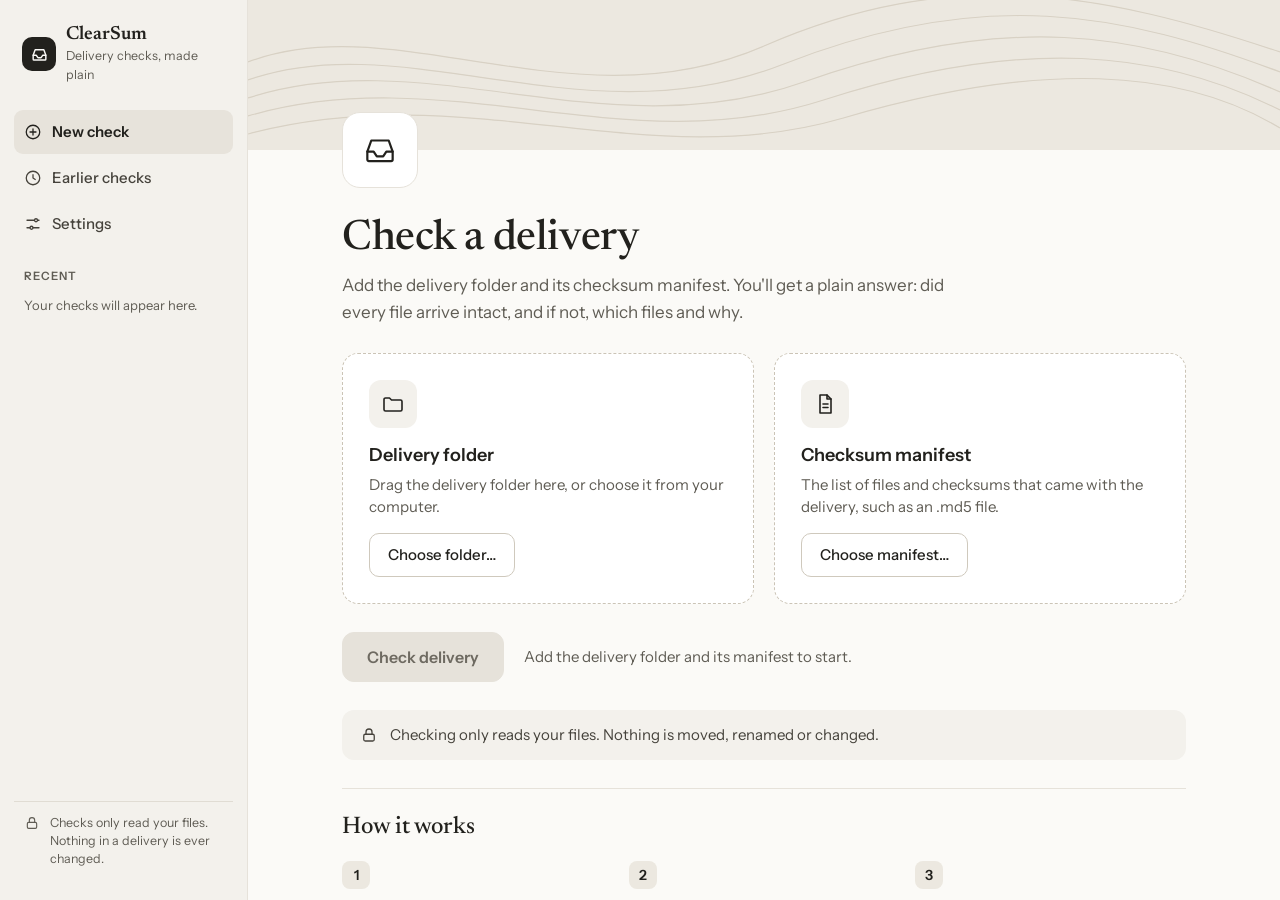
==== commit 71c510ff: "Rename the app to ClearSum (window, program, download, settings folder, Credential Manager name, doc" ====
--- a/clearsum/web/index.html
+++ b/clearsum/web/index.html
@@ -4,7 +4,7 @@
 <meta charset="utf-8">
 <!-- Only the app's own files may run or style this page: a file name that looks like code is never obeyed. -->
 <meta http-equiv="Content-Security-Policy" content="default-src 'self'; script-src 'self'; style-src 'self'; font-src 'self'; img-src 'self'; connect-src 'self'; object-src 'none'; base-uri 'none'; form-action 'none'">
-<title>Delivery Desk</title>
+<title>ClearSum</title>
 <link rel="stylesheet" href="app.css">
 <script src="app.js" defer></script>
 </head>
@@ -17,7 +17,7 @@
       <svg aria-hidden="true" width="19" height="19" viewBox="0 0 24 24" fill="none" stroke="currentColor" stroke-width="1.8" stroke-linecap="round" stroke-linejoin="round"><path d="M4 13h4l2 3h4l2-3h4"></path><path d="M4 13 6.5 6h11L20 13v5a1 1 0 0 1-1 1H5a1 1 0 0 1-1-1z"></path></svg>
     </div>
     <div class="brand-text">
-      <span class="brand-name">Delivery Desk</span>
+      <span class="brand-name">ClearSum</span>
       <span class="brand-tag">Delivery checks, made plain</span>
     </div>
   </div>
@@ -358,7 +358,7 @@
           </section>
           <section class="panel panel-quiet">
             <h2 class="panel-title">You send it, not the app</h2>
-            <p class="help">Delivery Desk never sends anything for you. It only writes the email down.</p>
+            <p class="help">ClearSum never sends anything for you. It only writes the email down.</p>
           </section>
           <section class="panel">
             <h2 class="panel-title">Also saved as a file</h2>
@@ -425,7 +425,7 @@
       <header class="settings-head">
         <div class="page-head">
           <h1 id="settings-title">Settings</h1>
-          <p class="lead" id="modeHint">Which tools Delivery Desk works with.</p>
+          <p class="lead" id="modeHint">Which tools ClearSum works with.</p>
         </div>
         <div class="segmented" role="group" aria-label="Settings detail">
           <button type="button" id="modeStandard" aria-pressed="true">Standard</button>
@@ -530,7 +530,7 @@
 
         <div class="reassure">
           <svg aria-hidden="true" width="18" height="18" viewBox="0 0 24 24" fill="none" stroke="currentColor" stroke-width="1.7" stroke-linecap="round" stroke-linejoin="round"><rect x="5" y="11" width="14" height="9" rx="2"></rect><path d="M8 11V8a4 4 0 0 1 8 0v3"></path></svg>
-          <span><strong>Secrets stay in Windows Credential Manager,</strong> the password store built into Windows. Delivery Desk never writes them into its settings, reports, notes or emails, and never shows a saved secret again.</span>
+          <span><strong>Secrets stay in Windows Credential Manager,</strong> the password store built into Windows. ClearSum never writes them into its settings, reports, notes or emails, and never shows a saved secret again.</span>
         </div>
 
         <div class="go-row">
--- a/clearsum/web/app.css
+++ b/clearsum/web/app.css
@@ -1,4 +1,4 @@
-/* Delivery Desk: "Paper". Calm and light, after Georgi's prototype. One look, no dark mode. */
+/* ClearSum: "Paper". Calm and light, after Georgi's prototype. One look, no dark mode. */
 
 /* Fonts are bundled (SIL Open Font License 1.1; licences beside them in fonts/), so the app never needs the internet. */
 @font-face { font-family: "Newsreader"; src: url("fonts/Newsreader-Variable.ttf") format("truetype"); font-weight: 200 800; font-display: swap; }
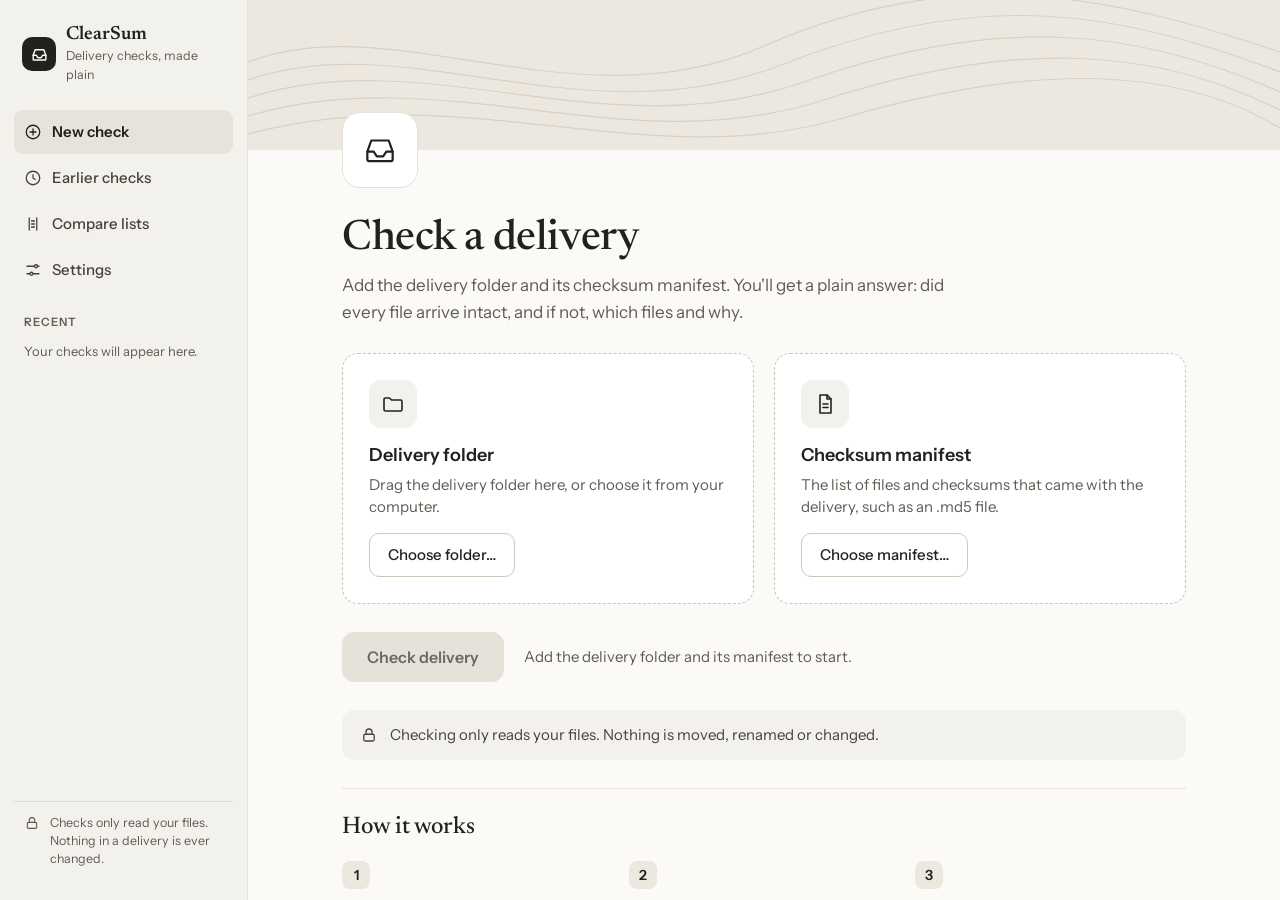
==== commit 989dfbf7: "Compare lists screen: earlier list and later list, side by side Runs manifest-doctor's comparison in" ====
--- a/clearsum/web/index.html
+++ b/clearsum/web/index.html
@@ -31,6 +31,10 @@
       <svg aria-hidden="true" width="18" height="18" viewBox="0 0 24 24" fill="none" stroke="currentColor" stroke-width="1.7" stroke-linecap="round" stroke-linejoin="round"><circle cx="12" cy="12" r="9"></circle><path d="M12 7.5V12l3 2"></path></svg>
       Earlier checks
     </button>
+    <button type="button" class="nav-link" data-screen="compare">
+      <svg aria-hidden="true" width="18" height="18" viewBox="0 0 24 24" fill="none" stroke="currentColor" stroke-width="1.7" stroke-linecap="round" stroke-linejoin="round"><path d="M7 4v16M17 4v16"></path><path d="M10 8h4M10 12h4M10 16h4"></path></svg>
+      Compare lists
+    </button>
     <button type="button" class="nav-link" data-screen="settings">
       <svg aria-hidden="true" width="18" height="18" viewBox="0 0 24 24" fill="none" stroke="currentColor" stroke-width="1.7" stroke-linecap="round" stroke-linejoin="round"><path d="M4 7h10M18 7h2M4 17h4M12 17h8"></path><circle cx="16" cy="7" r="2"></circle><circle cx="10" cy="17" r="2"></circle></svg>
       Settings
@@ -170,6 +174,7 @@
           <span class="small muted" id="nowLabel">Reading now</span>
           <span class="mono" id="nowFile">…</span>
         </div>
+        <p class="banner-warning" id="stallWarning" role="status" hidden></p>
       </section>
       <ol class="stages">
         <li class="stage" id="stage-preparing"><span class="stage-mark">1</span><span class="stage-text"><span class="stage-title">Reading the manifest and the folder</span><span class="stage-detail">Which files should be there, and which are.</span></span></li>
@@ -211,6 +216,15 @@
         <h2 class="serif">What was checked</h2>
         <ul class="checked-list" id="acChecked"></ul>
       </section>
+      <section class="block-top proves" id="acProves" aria-labelledby="acProvesTitle" hidden>
+        <h2 class="serif" id="acProvesTitle">What this check proves</h2>
+        <p id="acProved"></p>
+        <div id="acNotCheckedBlock" hidden>
+          <p class="proves-label">Not checked:</p>
+          <ul class="proves-list" id="acNotChecked"></ul>
+        </div>
+        <p class="proves-limit"><span class="proves-label">What it can't tell you:</span> <span id="acCantTell"></span></p>
+      </section>
     </div>
   </section>
 
@@ -261,6 +275,15 @@
         </div>
         <p class="small muted" id="rsCap"></p>
         <p class="small muted">File names are shown exactly as found on disk.</p>
+      </section>
+      <section class="block-top proves" id="rsProves" aria-labelledby="rsProvesTitle" hidden>
+        <h2 class="serif" id="rsProvesTitle">What this check proves</h2>
+        <p id="rsProved"></p>
+        <div id="rsNotCheckedBlock" hidden>
+          <p class="proves-label">Not checked:</p>
+          <ul class="proves-list" id="rsNotChecked"></ul>
+        </div>
+        <p class="proves-limit"><span class="proves-label">What it can't tell you:</span> <span id="rsCantTell"></span></p>
       </section>
       <details class="details" id="rsDetails">
         <summary>Show what the tools said</summary>
@@ -470,6 +493,18 @@
         </section>
 
         <section class="block">
+          <h2 class="serif">Checking</h2>
+          <div class="panel">
+            <div class="field" data-field="stall_minutes">
+              <label for="f-stall_minutes">Warn when nothing has been read for</label>
+              <div class="field-row field-row-short"><input type="text" id="f-stall_minutes" inputmode="numeric" spellcheck="false" maxlength="3"><span class="unit">minutes</span></div>
+              <span class="help">If the drive or network stops responding during a check, ClearSum says so after this long. Whole minutes from 1 to 240; 10 unless you change it.</span>
+              <span class="field-error" id="e-stall_minutes"></span>
+            </div>
+          </div>
+        </section>
+
+        <section class="block">
           <h2 class="serif">Alerts and log <span class="aside">(optional)</span></h2>
           <div class="panel">
             <div class="field" data-field="ops_hub_path">
@@ -540,6 +575,107 @@
       </div>
     </div>
   </section>
+
+  <!-- 10 · Compare lists: two versions of a delivery's checksum list (added 2026-10-14) -->
+  <section class="screen" id="screen-compare" aria-labelledby="compare-title" hidden>
+    <div class="page page-wide">
+      <header class="page-head">
+        <h1 id="compare-title">Compare two lists</h1>
+        <p class="lead">Add two versions of a delivery's checksum list. Files are paired by name, then by checksum, so you can see what changed, what was renamed or moved, and what's missing. Only the lists are read.</p>
+      </header>
+
+      <div class="cards">
+        <div class="card drop" id="earlierCard">
+          <div class="card-empty" id="earlierEmpty">
+            <div class="tile">
+              <svg aria-hidden="true" width="24" height="24" viewBox="0 0 24 24" fill="none" stroke="currentColor" stroke-width="1.6" stroke-linecap="round" stroke-linejoin="round"><path d="M7 3h7l4 4v14H7z"></path><path d="M14 3v4h4"></path><path d="M10 12h5M10 15.5h5"></path></svg>
+            </div>
+            <div class="card-text">
+              <h2>Earlier list</h2>
+              <p>The older version, such as the initial delivery's list.</p>
+            </div>
+            <button type="button" class="button" id="chooseEarlier">Choose list…</button>
+          </div>
+          <div class="card-chosen" id="earlierChosen" hidden>
+            <div class="card-top">
+              <div class="tile tile-ok">
+                <svg aria-hidden="true" width="24" height="24" viewBox="0 0 24 24" fill="none" stroke="currentColor" stroke-width="1.6" stroke-linecap="round" stroke-linejoin="round"><path d="M7 3h7l4 4v14H7z"></path><path d="M14 3v4h4"></path><path d="M10 12h5M10 15.5h5"></path></svg>
+              </div>
+              <span class="pill pill-ok">Added</span>
+            </div>
+            <div class="card-facts">
+              <span class="eyebrow">Earlier list</span>
+              <span class="mono big" id="earlierName"></span>
+              <span class="mono small muted" id="earlierPath"></span>
+              <span class="fact" id="earlierEntries"></span>
+            </div>
+            <button type="button" class="link-button" id="changeEarlier">Choose a different list</button>
+          </div>
+          <p class="card-error" id="earlierError" role="alert"></p>
+        </div>
+
+        <div class="card drop" id="laterCard">
+          <div class="card-empty" id="laterEmpty">
+            <div class="tile">
+              <svg aria-hidden="true" width="24" height="24" viewBox="0 0 24 24" fill="none" stroke="currentColor" stroke-width="1.6" stroke-linecap="round" stroke-linejoin="round"><path d="M7 3h7l4 4v14H7z"></path><path d="M14 3v4h4"></path><path d="M10 12h5M10 15.5h5"></path></svg>
+            </div>
+            <div class="card-text">
+              <h2>Later list</h2>
+              <p>The newer version, such as the latest delivery's list.</p>
+            </div>
+            <button type="button" class="button" id="chooseLater">Choose list…</button>
+          </div>
+          <div class="card-chosen" id="laterChosen" hidden>
+            <div class="card-top">
+              <div class="tile tile-ok">
+                <svg aria-hidden="true" width="24" height="24" viewBox="0 0 24 24" fill="none" stroke="currentColor" stroke-width="1.6" stroke-linecap="round" stroke-linejoin="round"><path d="M7 3h7l4 4v14H7z"></path><path d="M14 3v4h4"></path><path d="M10 12h5M10 15.5h5"></path></svg>
+              </div>
+              <span class="pill pill-ok">Added</span>
+            </div>
+            <div class="card-facts">
+              <span class="eyebrow">Later list</span>
+              <span class="mono big" id="laterName"></span>
+              <span class="mono small muted" id="laterPath"></span>
+              <span class="fact" id="laterEntries"></span>
+            </div>
+            <button type="button" class="link-button" id="changeLater">Choose a different list</button>
+          </div>
+          <p class="card-error" id="laterError" role="alert"></p>
+        </div>
+      </div>
+
+      <div class="go-row">
+        <button type="button" class="button primary" id="compareButton" disabled>Compare lists</button>
+        <p class="muted" id="compareHint">Add the earlier list and the later list to start.</p>
+      </div>
+      <p class="card-error" id="compareError" role="alert"></p>
+
+      <div id="cmpResults" hidden>
+        <header class="result-head">
+          <span class="pill" id="cmpPill"></span>
+          <h2 class="serif cmp-headline" id="cmpHeadline"></h2>
+          <p class="lead">Compared <span class="mono" id="cmpEarlier"></span> (earlier) with <span class="mono" id="cmpLater"></span> (later) on <span id="cmpWhen"></span>.</p>
+        </header>
+        <div id="cmpNotes"></div>
+        <div class="go-row">
+          <button type="button" class="button" id="cmpShowFolder">Show comparison in folder</button>
+          <button type="button" class="link-button" id="cmpAgain">Compare two other lists</button>
+        </div>
+        <section class="block-top">
+          <h2 class="serif">Where did a file go?</h2>
+          <input type="search" class="cmp-search" id="cmpSearch" placeholder="Type part of a file name" spellcheck="false" aria-label="Search both lists">
+          <p class="small muted" id="cmpSearchCount"></p>
+          <div id="cmpSearchBox" hidden></div>
+        </section>
+        <div id="cmpGroups"></div>
+        <p class="muted" id="cmpUnchanged"></p>
+        <section class="block-top proves">
+          <h2 class="serif">What this comparison can tell you</h2>
+          <p id="cmpLimits"></p>
+        </section>
+      </div>
+    </div>
+  </section>
 </main>
 </div>
 
--- a/clearsum/web/app.css
+++ b/clearsum/web/app.css
@@ -160,6 +160,22 @@
   background: var(--paper); color: var(--ink); font-family: var(--mono); font-size: 13.5px; }
 .field-row input[type="password"] { font-family: var(--sans); font-size: 14.5px; }
 .field.has-error input { border-color: var(--bad); background: var(--bad-wash); }
+.banner-info { margin: 0; padding: 12px 16px; border-radius: 12px; background: #F6F4F0; color: var(--ink-2); font-size: 14.5px; }
+#cmpNotes { display: flex; flex-direction: column; gap: 10px; }
+#cmpNotes:empty { display: none; }
+.cmp-headline { margin: 6px 0 0; }
+.cmp-search { width: 100%; max-width: 520px; min-height: 44px; padding: 0 14px; border-radius: 10px; border: 1px solid #D6D1C6;
+  background: var(--paper); color: var(--ink); font-family: var(--mono); font-size: 13.5px; }
+.cmp-table td { white-space: pre-line; }
+.cmp-group h2 { margin-bottom: 4px; }
+.proves p { margin: 0 0 10px; max-width: 72ch; }
+.proves-label { font-weight: 600; }
+.proves-list { margin: 0 0 12px; padding-left: 20px; max-width: 72ch; }
+.proves-list li { margin: 4px 0; }
+.proves-limit { color: var(--ink-2); }
+.field-row-short { align-items: center; }
+.field-row-short input { flex: 0 0 5.5em; text-align: right; }
+.unit { font-size: 14.5px; color: var(--ink-2); }
 .help { font-size: 13.5px; color: var(--muted); }
 .field-error { font-size: 13.5px; color: var(--bad); }
 .field-error:empty { display: none; }
